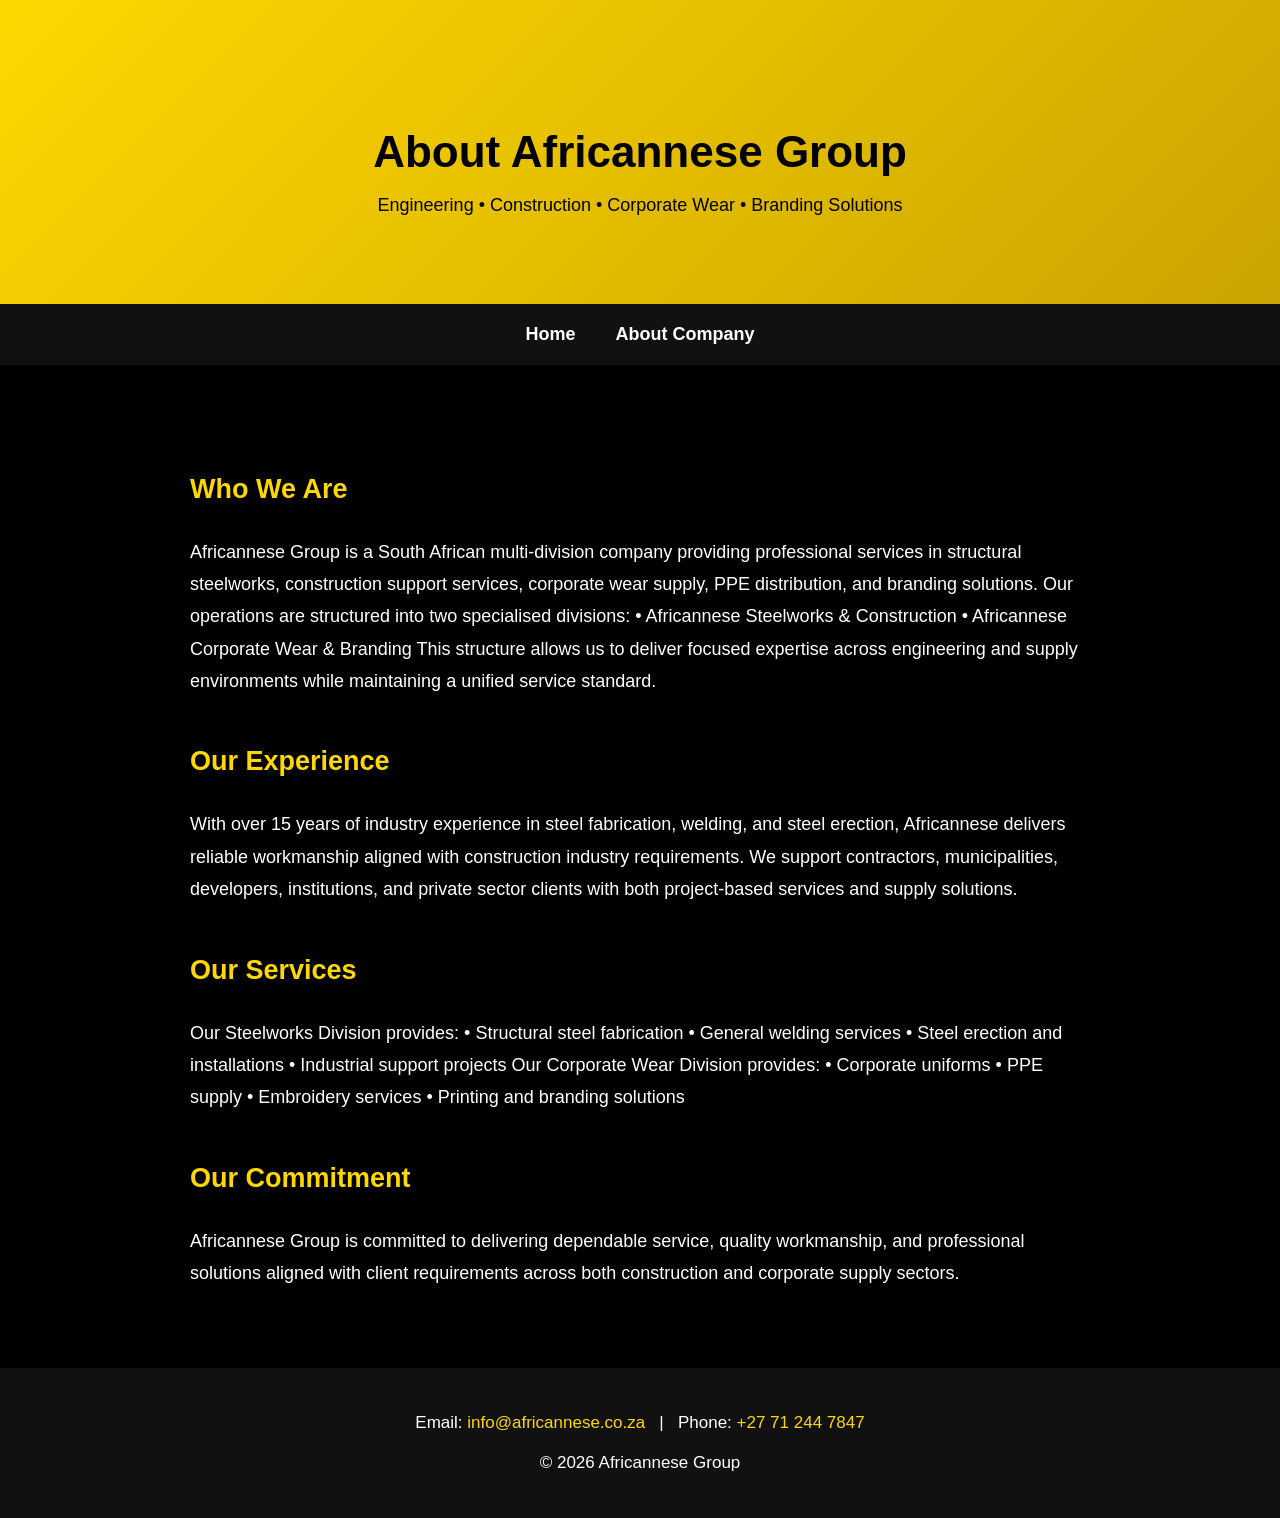
==== about.html @ 09fcb85f "Update title and content for About page" ====
<!DOCTYPE html>
<html lang="en">

<head>

<meta charset="UTF-8">
<meta name="viewport" content="width=device-width, initial-scale=1.0">

<title>About Africannese Group</title>

<style>

body{
margin:0;
font-family:Arial, sans-serif;
background:#000;
color:white;
}

/* HEADER */

.hero{
background:linear-gradient(135deg,#FFD700,#caa400);
color:black;
text-align:center;
padding:90px 20px 70px 20px;
}

.hero h1{
font-size:44px;
margin-bottom:10px;
}

.hero p{
font-size:18px;
}

/* NAVIGATION */

nav{
background:#111;
display:flex;
justify-content:center;
gap:40px;
padding:20px;
}

nav a{
color:white;
text-decoration:none;
font-weight:bold;
font-size:18px;
transition:.3s;
}

nav a:hover{
color:#FFD700;
}

/* CONTENT SECTION */

.content{
max-width:900px;
margin:auto;
padding:60px 25px;
line-height:1.8;
font-size:18px;
}

.content h2{
color:#FFD700;
margin-top:40px;
}

/* FOOTER */

footer{
background:#111;
padding:45px 20px;
text-align:center;
font-size:17px;
}

footer a{
color:#FFD700;
text-decoration:none;
}

footer a:hover{
text-decoration:underline;
}

</style>

</head>


<body>


<!-- HEADER -->

<section class="hero">

<h1>About Africannese Group</h1>

<p>Engineering • Construction • Corporate Wear • Branding Solutions</p>

</section>


<!-- NAVIGATION -->

<nav>

<a href="index.html">Home</a>

<a href="about.html">About Company</a>

</nav>


<!-- COMPANY CONTENT -->

<section class="content">

<h2>Who We Are</h2>

<p>

Africannese Group is a South African multi-division company providing professional services in structural steelworks, construction support services, corporate wear supply, PPE distribution, and branding solutions.

Our operations are structured into two specialised divisions:

• Africannese Steelworks & Construction  
• Africannese Corporate Wear & Branding

This structure allows us to deliver focused expertise across engineering and supply environments while maintaining a unified service standard.

</p>


<h2>Our Experience</h2>

<p>

With over 15 years of industry experience in steel fabrication, welding, and steel erection, Africannese delivers reliable workmanship aligned with construction industry requirements.

We support contractors, municipalities, developers, institutions, and private sector clients with both project-based services and supply solutions.

</p>


<h2>Our Services</h2>

<p>

Our Steelworks Division provides:

• Structural steel fabrication  
• General welding services  
• Steel erection and installations  
• Industrial support projects  

Our Corporate Wear Division provides:

• Corporate uniforms  
• PPE supply  
• Embroidery services  
• Printing and branding solutions  

</p>


<h2>Our Commitment</h2>

<p>

Africannese Group is committed to delivering dependable service, quality workmanship, and professional solutions aligned with client requirements across both construction and corporate supply sectors.

</p>

</section>


<!-- FOOTER -->

<footer>

Email:

<a href="mailto:info@africannese.co.za">

info@africannese.co.za

</a>

&nbsp;&nbsp;|&nbsp;&nbsp;

Phone:

<a href="tel:+27712447847">

+27 71 244 7847

</a>

<br><br>

© 2026 Africannese Group

</footer>


</body>

</html>
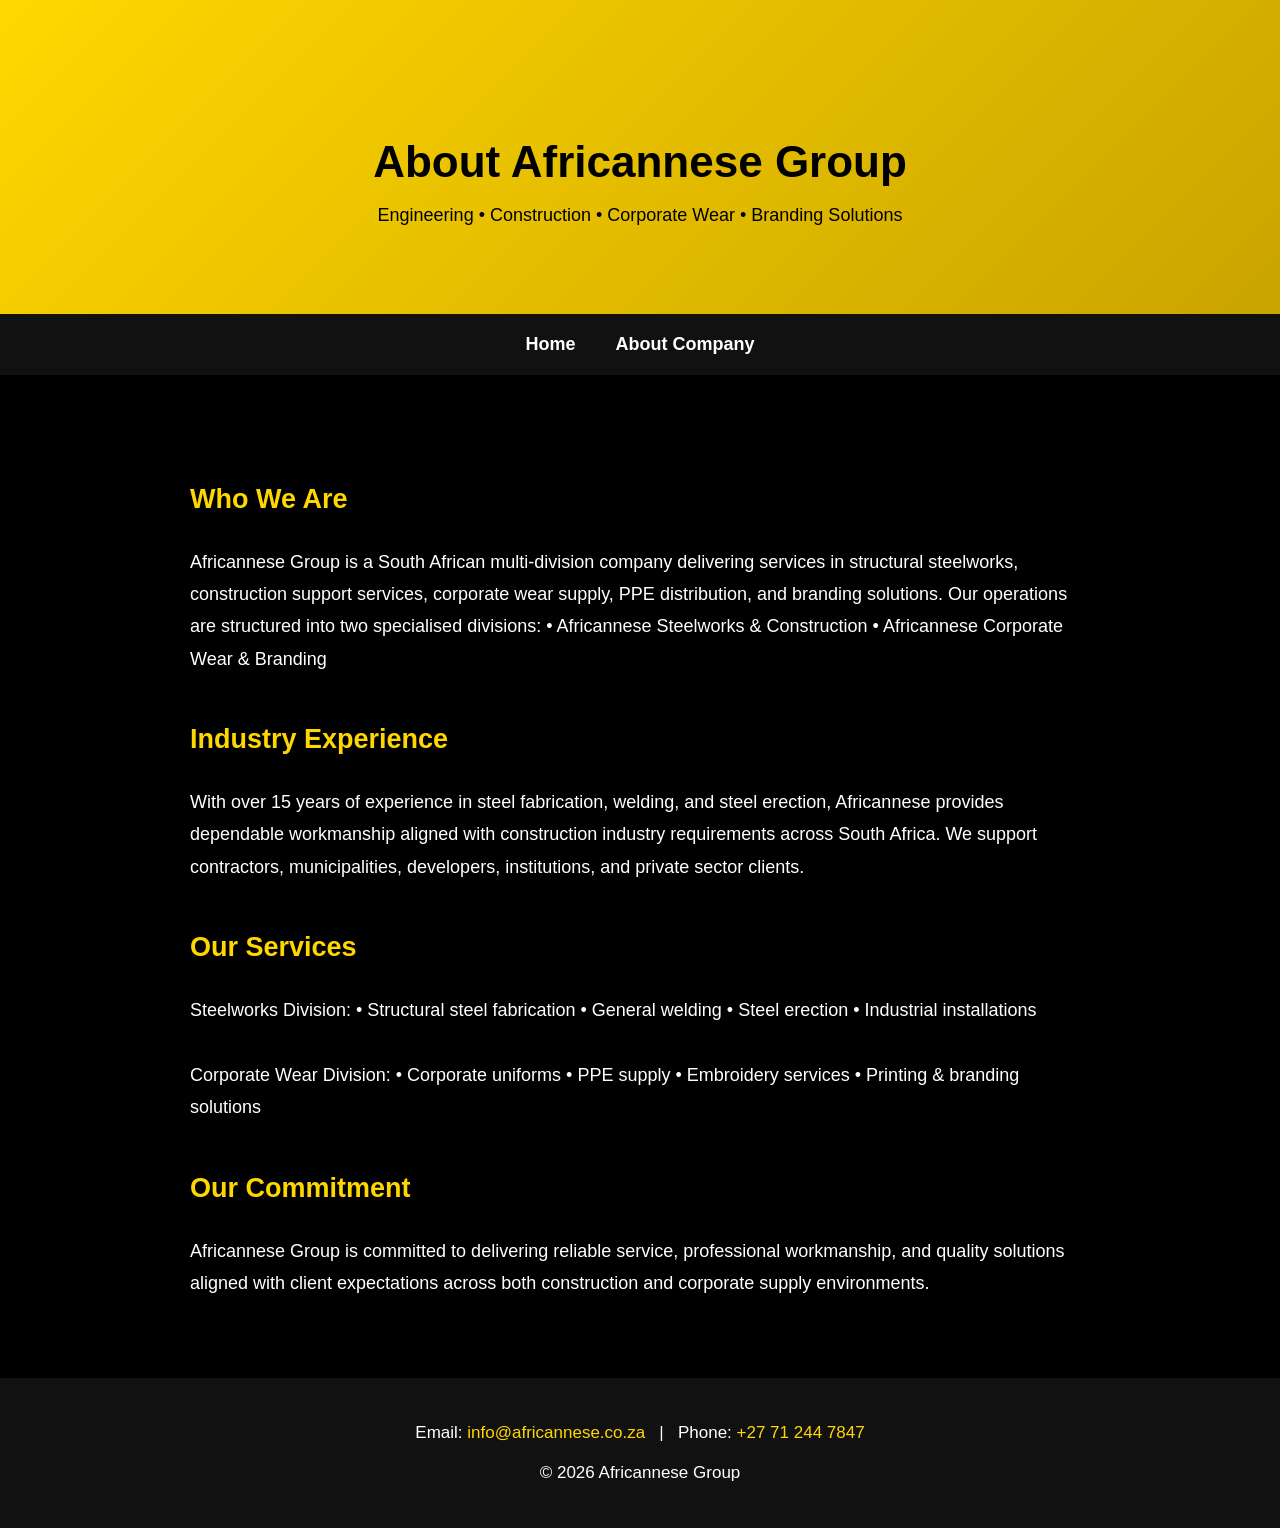
==== commit 1725b51d: "Refactor about.html content and comments Updated content and styling comments in about.html." ====
--- a/about.html
+++ b/about.html
@@ -17,13 +17,13 @@
 color:white;
 }
 
-/* HEADER */
+/* PREMIUM GOLD HEADER */
 
 .hero{
 background:linear-gradient(135deg,#FFD700,#caa400);
 color:black;
 text-align:center;
-padding:90px 20px 70px 20px;
+padding:100px 20px 70px 20px;
 }
 
 .hero h1{
@@ -35,7 +35,7 @@
 font-size:18px;
 }
 
-/* NAVIGATION */
+/* CLEAN NAVIGATION */
 
 nav{
 background:#111;
@@ -57,7 +57,7 @@
 color:#FFD700;
 }
 
-/* CONTENT SECTION */
+/* CONTENT AREA */
 
 .content{
 max-width:900px;
@@ -86,10 +86,6 @@
 text-decoration:none;
 }
 
-footer a:hover{
-text-decoration:underline;
-}
-
 </style>
 
 </head>
@@ -120,33 +116,32 @@
 </nav>
 
 
-<!-- COMPANY CONTENT -->
+<!-- COMPANY PROFILE -->
 
 <section class="content">
 
+
 <h2>Who We Are</h2>
 
 <p>
 
-Africannese Group is a South African multi-division company providing professional services in structural steelworks, construction support services, corporate wear supply, PPE distribution, and branding solutions.
+Africannese Group is a South African multi-division company delivering services in structural steelworks, construction support services, corporate wear supply, PPE distribution, and branding solutions.
 
 Our operations are structured into two specialised divisions:
 
 • Africannese Steelworks & Construction  
 • Africannese Corporate Wear & Branding
 
-This structure allows us to deliver focused expertise across engineering and supply environments while maintaining a unified service standard.
-
-</p>
-
-
-<h2>Our Experience</h2>
-
-<p>
-
-With over 15 years of industry experience in steel fabrication, welding, and steel erection, Africannese delivers reliable workmanship aligned with construction industry requirements.
-
-We support contractors, municipalities, developers, institutions, and private sector clients with both project-based services and supply solutions.
+</p>
+
+
+<h2>Industry Experience</h2>
+
+<p>
+
+With over 15 years of experience in steel fabrication, welding, and steel erection, Africannese provides dependable workmanship aligned with construction industry requirements across South Africa.
+
+We support contractors, municipalities, developers, institutions, and private sector clients.
 
 </p>
 
@@ -155,19 +150,21 @@
 
 <p>
 
-Our Steelworks Division provides:
+Steelworks Division:
 
 • Structural steel fabrication  
-• General welding services  
-• Steel erection and installations  
-• Industrial support projects  
-
-Our Corporate Wear Division provides:
+• General welding  
+• Steel erection  
+• Industrial installations
+
+<br><br>
+
+Corporate Wear Division:
 
 • Corporate uniforms  
 • PPE supply  
 • Embroidery services  
-• Printing and branding solutions  
+• Printing & branding solutions
 
 </p>
 
@@ -176,9 +173,10 @@
 
 <p>
 
-Africannese Group is committed to delivering dependable service, quality workmanship, and professional solutions aligned with client requirements across both construction and corporate supply sectors.
-
-</p>
+Africannese Group is committed to delivering reliable service, professional workmanship, and quality solutions aligned with client expectations across both construction and corporate supply environments.
+
+</p>
+
 
 </section>
 
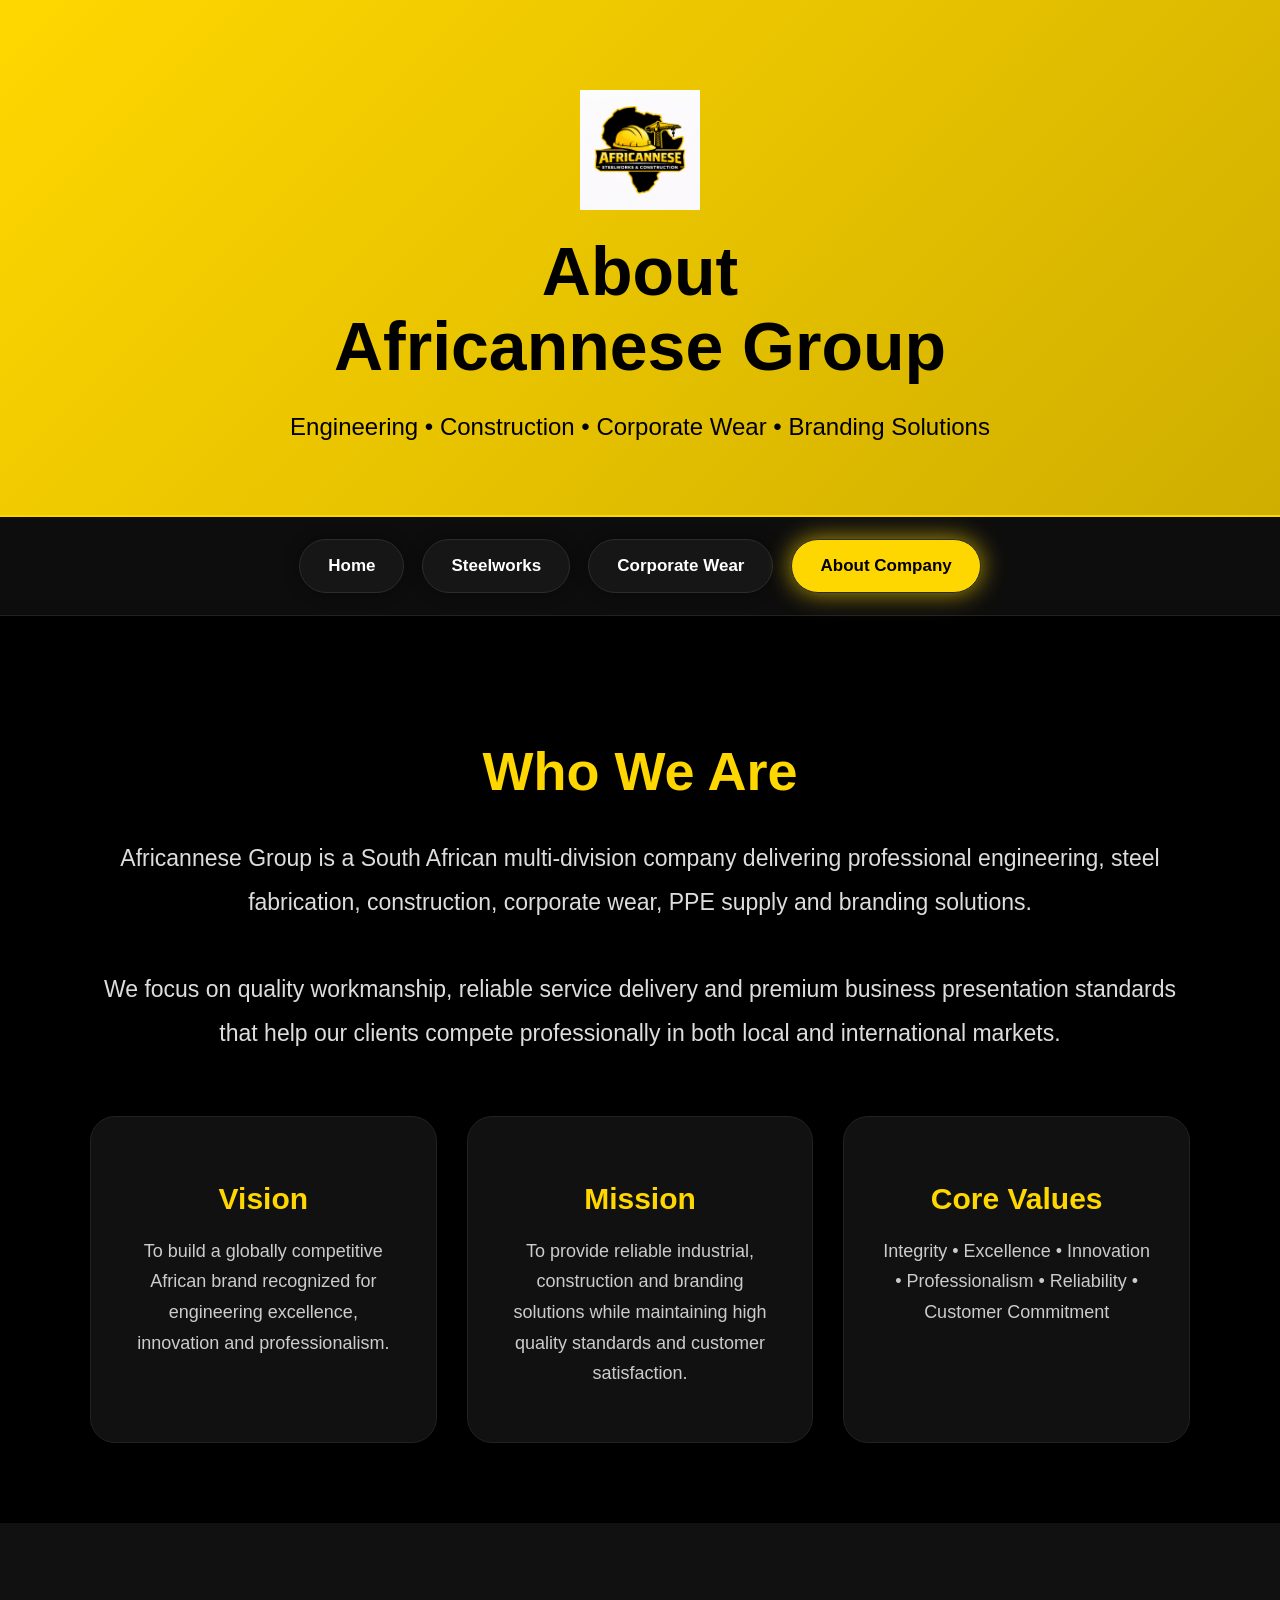
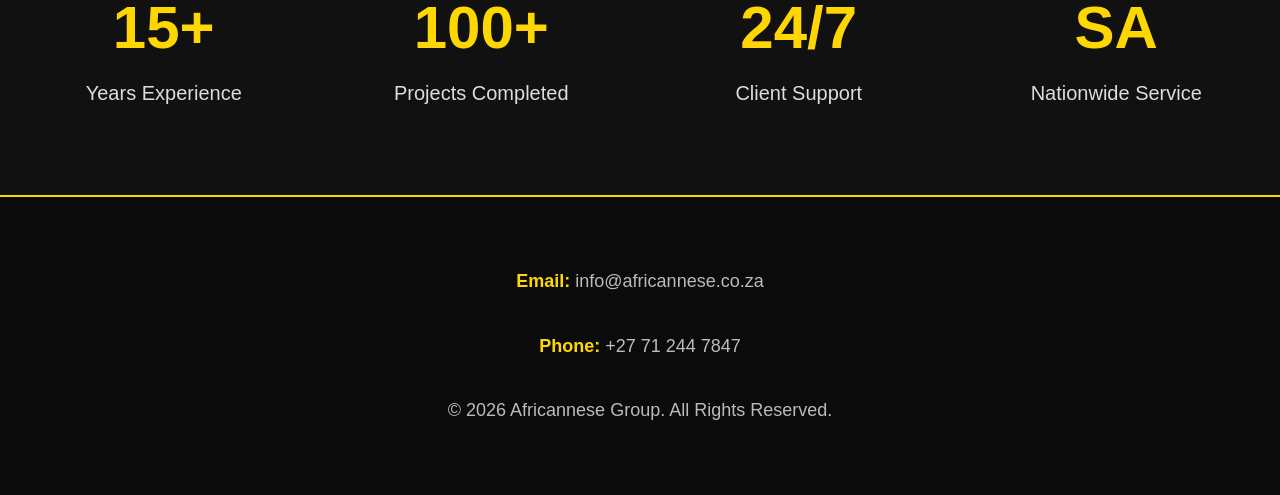
==== commit e09c756a: "Refactor styles and update HTML structure in about.html" ====
--- a/about.html
+++ b/about.html
@@ -1,215 +1,329 @@
 <!DOCTYPE html>
 <html lang="en">
-
 <head>
-
 <meta charset="UTF-8">
 <meta name="viewport" content="width=device-width, initial-scale=1.0">
-
 <title>About Africannese Group</title>
 
 <style>
 
 body{
-margin:0;
-font-family:Arial, sans-serif;
-background:#000;
-color:white;
-}
-
-/* PREMIUM GOLD HEADER */
+    margin:0;
+    font-family:Arial, sans-serif;
+    background:#000;
+    color:white;
+}
+
+/* HERO SECTION */
 
 .hero{
-background:linear-gradient(135deg,#FFD700,#caa400);
-color:black;
-text-align:center;
-padding:100px 20px 70px 20px;
+    background:linear-gradient(135deg,#FFD700,#cfae00);
+    color:black;
+    text-align:center;
+    padding:90px 20px 70px;
+}
+
+.hero img{
+    width:120px;
+    margin-bottom:20px;
 }
 
 .hero h1{
-font-size:44px;
-margin-bottom:10px;
+    font-size:68px;
+    line-height:1.1;
+    margin:0 0 25px;
+    font-weight:900;
 }
 
 .hero p{
-font-size:18px;
-}
-
-/* CLEAN NAVIGATION */
-
-nav{
-background:#111;
-display:flex;
-justify-content:center;
-gap:40px;
-padding:20px;
-}
-
-nav a{
-color:white;
-text-decoration:none;
-font-weight:bold;
-font-size:18px;
-transition:.3s;
-}
-
-nav a:hover{
-color:#FFD700;
-}
-
-/* CONTENT AREA */
-
-.content{
-max-width:900px;
-margin:auto;
-padding:60px 25px;
-line-height:1.8;
-font-size:18px;
-}
-
-.content h2{
-color:#FFD700;
-margin-top:40px;
+    font-size:24px;
+    max-width:900px;
+    margin:auto;
+    line-height:1.5;
+}
+
+/* PREMIUM NAVIGATION */
+
+.premium-nav{
+    background:#0d0d0d;
+    display:flex;
+    justify-content:center;
+    align-items:center;
+    flex-wrap:wrap;
+    gap:18px;
+    padding:22px 15px;
+    border-top:2px solid #FFD700;
+    border-bottom:1px solid #222;
+}
+
+.premium-nav a{
+    text-decoration:none;
+    color:white;
+    font-weight:700;
+    font-size:17px;
+    padding:16px 28px;
+    border-radius:50px;
+    background:#161616;
+    border:1px solid #2c2c2c;
+    transition:0.3s;
+    box-shadow:0 0 15px rgba(0,0,0,0.4);
+}
+
+.premium-nav a:hover{
+    background:#FFD700;
+    color:black;
+    transform:translateY(-2px);
+    box-shadow:0 0 20px rgba(255,215,0,0.5);
+}
+
+.premium-nav .active{
+    background:#FFD700;
+    color:black;
+    box-shadow:0 0 25px rgba(255,215,0,0.7);
+}
+
+/* CONTENT */
+
+.section{
+    padding:80px 25px;
+    max-width:1100px;
+    margin:auto;
+}
+
+.section h2{
+    color:#FFD700;
+    font-size:54px;
+    margin-bottom:35px;
+    text-align:center;
+}
+
+.section p{
+    font-size:23px;
+    line-height:1.9;
+    color:#ddd;
+    text-align:center;
+}
+
+/* VALUES */
+
+.values{
+    display:grid;
+    grid-template-columns:repeat(auto-fit,minmax(260px,1fr));
+    gap:30px;
+    margin-top:60px;
+}
+
+.value-card{
+    background:#111;
+    border:1px solid #222;
+    border-radius:25px;
+    padding:35px;
+    text-align:center;
+    transition:0.3s;
+}
+
+.value-card:hover{
+    transform:translateY(-8px);
+    border-color:#FFD700;
+    box-shadow:0 0 20px rgba(255,215,0,0.3);
+}
+
+.value-card h3{
+    color:#FFD700;
+    font-size:30px;
+    margin-bottom:20px;
+}
+
+.value-card p{
+    font-size:18px;
+    color:#ccc;
+    line-height:1.7;
+}
+
+/* STATS */
+
+.stats{
+    background:#111;
+    padding:70px 20px;
+    display:grid;
+    grid-template-columns:repeat(auto-fit,minmax(200px,1fr));
+    gap:30px;
+    text-align:center;
+}
+
+.stat h3{
+    color:#FFD700;
+    font-size:60px;
+    margin:0;
+}
+
+.stat p{
+    font-size:20px;
+    color:#ddd;
 }
 
 /* FOOTER */
 
 footer{
-background:#111;
-padding:45px 20px;
-text-align:center;
-font-size:17px;
-}
-
-footer a{
-color:#FFD700;
-text-decoration:none;
+    background:#0b0b0b;
+    padding:50px 20px;
+    text-align:center;
+    border-top:2px solid #FFD700;
+}
+
+footer p{
+    color:#bbb;
+    font-size:18px;
+    line-height:1.8;
+}
+
+footer span{
+    color:#FFD700;
+    font-weight:bold;
+}
+
+/* MOBILE */
+
+@media(max-width:768px){
+
+.hero h1{
+    font-size:40px;
+}
+
+.hero p{
+    font-size:18px;
+}
+
+.section h2{
+    font-size:38px;
+}
+
+.section p{
+    font-size:18px;
+}
+
+.premium-nav{
+    gap:12px;
+}
+
+.premium-nav a{
+    padding:14px 20px;
+    font-size:15px;
+}
+
 }
 
 </style>
-
 </head>
 
-
 <body>
 
-
-<!-- HEADER -->
+<!-- HERO -->
 
 <section class="hero">
 
-<h1>About Africannese Group</h1>
-
-<p>Engineering • Construction • Corporate Wear • Branding Solutions</p>
+<img src="logo.png" alt="Africannese Logo">
+
+<h1>About<br>Africannese Group</h1>
+
+<p>
+Engineering • Construction • Corporate Wear • Branding Solutions
+</p>
 
 </section>
 
-
 <!-- NAVIGATION -->
 
-<nav>
+<nav class="premium-nav">
 
 <a href="index.html">Home</a>
 
-<a href="about.html">About Company</a>
+<a href="steelworks.html">Steelworks</a>
+
+<a href="corporatewear.html">Corporate Wear</a>
+
+<a href="about.html" class="active">About Company</a>
 
 </nav>
 
-
-<!-- COMPANY PROFILE -->
-
-<section class="content">
-
+<!-- ABOUT -->
+
+<section class="section">
 
 <h2>Who We Are</h2>
 
 <p>
-
-Africannese Group is a South African multi-division company delivering services in structural steelworks, construction support services, corporate wear supply, PPE distribution, and branding solutions.
-
-Our operations are structured into two specialised divisions:
-
-• Africannese Steelworks & Construction  
-• Africannese Corporate Wear & Branding
-
-</p>
-
-
-<h2>Industry Experience</h2>
-
-<p>
-
-With over 15 years of experience in steel fabrication, welding, and steel erection, Africannese provides dependable workmanship aligned with construction industry requirements across South Africa.
-
-We support contractors, municipalities, developers, institutions, and private sector clients.
-
-</p>
-
-
-<h2>Our Services</h2>
-
-<p>
-
-Steelworks Division:
-
-• Structural steel fabrication  
-• General welding  
-• Steel erection  
-• Industrial installations
-
+Africannese Group is a South African multi-division company delivering professional engineering, steel fabrication, construction, corporate wear, PPE supply and branding solutions.
 <br><br>
-
-Corporate Wear Division:
-
-• Corporate uniforms  
-• PPE supply  
-• Embroidery services  
-• Printing & branding solutions
-
-</p>
-
-
-<h2>Our Commitment</h2>
-
-<p>
-
-Africannese Group is committed to delivering reliable service, professional workmanship, and quality solutions aligned with client expectations across both construction and corporate supply environments.
-
-</p>
-
+We focus on quality workmanship, reliable service delivery and premium business presentation standards that help our clients compete professionally in both local and international markets.
+</p>
+
+<div class="values">
+
+<div class="value-card">
+<h3>Vision</h3>
+<p>
+To build a globally competitive African brand recognized for engineering excellence, innovation and professionalism.
+</p>
+</div>
+
+<div class="value-card">
+<h3>Mission</h3>
+<p>
+To provide reliable industrial, construction and branding solutions while maintaining high quality standards and customer satisfaction.
+</p>
+</div>
+
+<div class="value-card">
+<h3>Core Values</h3>
+<p>
+Integrity • Excellence • Innovation • Professionalism • Reliability • Customer Commitment
+</p>
+</div>
+
+</div>
 
 </section>
 
+<!-- STATS -->
+
+<section class="stats">
+
+<div class="stat">
+<h3>15+</h3>
+<p>Years Experience</p>
+</div>
+
+<div class="stat">
+<h3>100+</h3>
+<p>Projects Completed</p>
+</div>
+
+<div class="stat">
+<h3>24/7</h3>
+<p>Client Support</p>
+</div>
+
+<div class="stat">
+<h3>SA</h3>
+<p>Nationwide Service</p>
+</div>
+
+</section>
 
 <!-- FOOTER -->
 
 <footer>
 
-Email:
-
-<a href="mailto:info@africannese.co.za">
-
-info@africannese.co.za
-
-</a>
-
-&nbsp;&nbsp;|&nbsp;&nbsp;
-
-Phone:
-
-<a href="tel:+27712447847">
-
-+27 71 244 7847
-
-</a>
-
+<p>
+<span>Email:</span> info@africannese.co.za
 <br><br>
-
-© 2026 Africannese Group
+<span>Phone:</span> +27 71 244 7847
+<br><br>
+© 2026 Africannese Group. All Rights Reserved.
+</p>
 
 </footer>
 
-
 </body>
-
 </html>
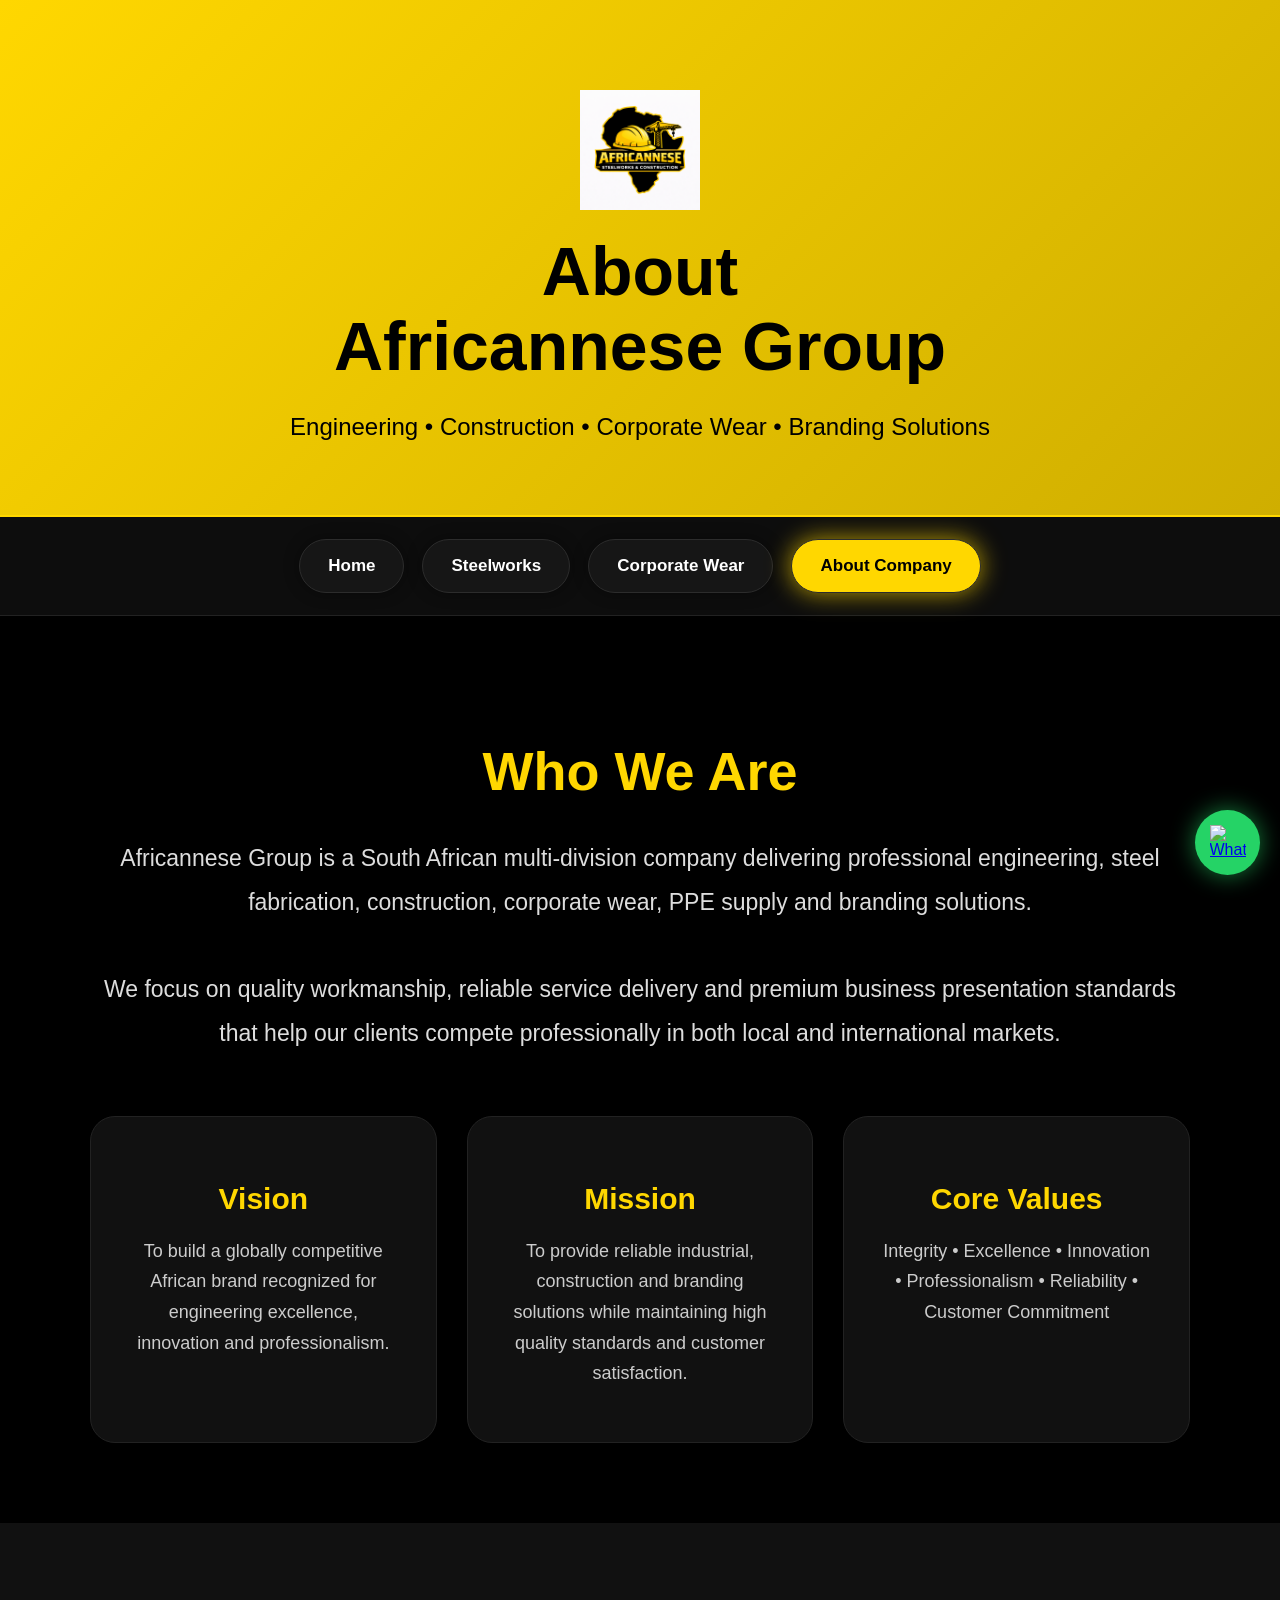
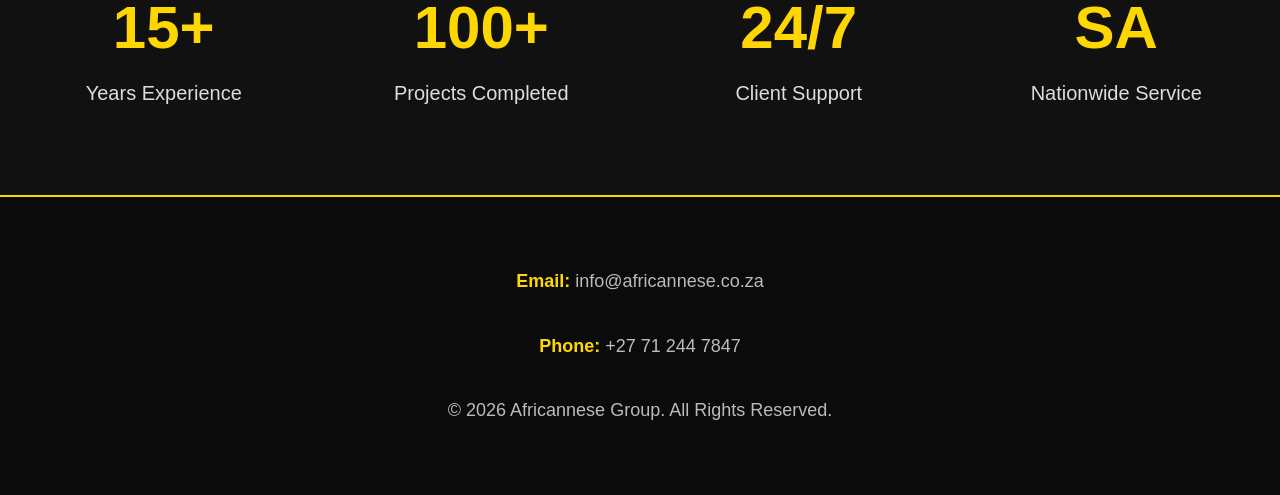
==== commit c3807294: "Implement WhatsApp floating button in about.html Added a floating WhatsApp button with styling." ====
--- a/about.html
+++ b/about.html
@@ -324,6 +324,40 @@
 </p>
 
 </footer>
-
+<!-- WHATSAPP FLOATING BUTTON -->
+
+<a href="https://wa.me/27712447847" class="whatsapp-float" target="_blank">
+    <img src="https://upload.wikimedia.org/wikipedia/commons/6/6b/WhatsApp.svg" alt="WhatsApp">
+</a>
+
+<style>
+
+.whatsapp-float{
+    position:fixed;
+    width:65px;
+    height:65px;
+    bottom:25px;
+    right:20px;
+    background:#25D366;
+    border-radius:50%;
+    display:flex;
+    align-items:center;
+    justify-content:center;
+    box-shadow:0 0 25px rgba(37,211,102,0.6);
+    z-index:999;
+    transition:0.3s;
+}
+
+.whatsapp-float:hover{
+    transform:scale(1.1);
+    box-shadow:0 0 35px rgba(37,211,102,0.9);
+}
+
+.whatsapp-float img{
+    width:36px;
+    height:36px;
+}
+
+</style>
 </body>
 </html>
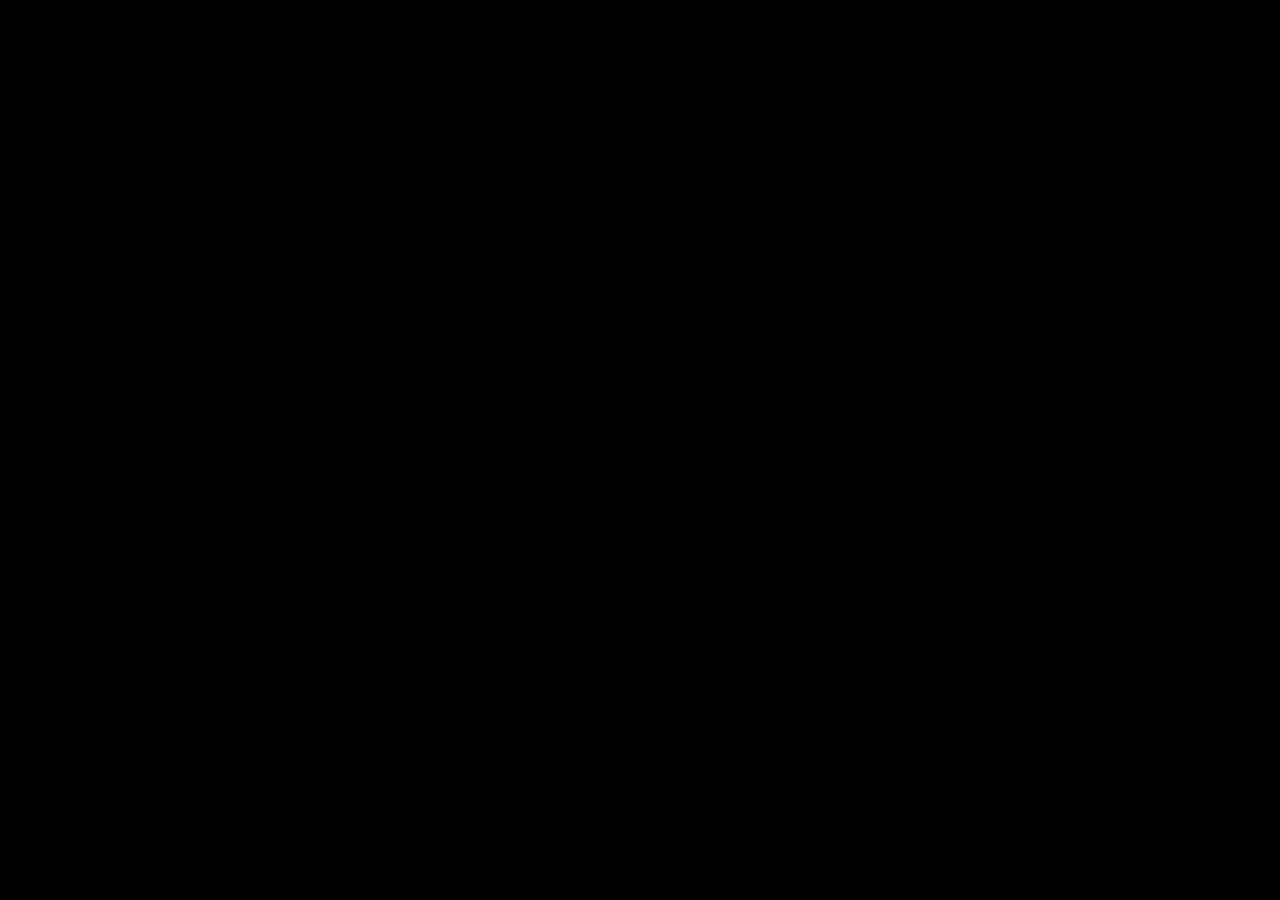
==== commit fcfc905f: "Refactor CSS and HTML structure for about page" ====
--- a/about.html
+++ b/about.html
@@ -14,18 +14,13 @@
     color:white;
 }
 
-/* HERO SECTION */
+/* HERO */
 
 .hero{
     background:linear-gradient(135deg,#FFD700,#cfae00);
     color:black;
     text-align:center;
     padding:90px 20px 70px;
-}
-
-.hero img{
-    width:120px;
-    margin-bottom:20px;
 }
 
 .hero h1{
@@ -82,7 +77,7 @@
     box-shadow:0 0 25px rgba(255,215,0,0.7);
 }
 
-/* CONTENT */
+/* ABOUT SECTION */
 
 .section{
     padding:80px 25px;
@@ -162,202 +157,58 @@
     color:#ddd;
 }
 
+/* CONTACT */
+
+.contact{
+    padding:80px 20px;
+    text-align:center;
+    background:#050505;
+    border-top:2px solid #FFD700;
+}
+
+.contact h2{
+    color:#FFD700;
+    font-size:58px;
+    margin-bottom:40px;
+}
+
+.contact p{
+    font-size:32px;
+    line-height:2;
+    color:white;
+}
+
+.contact span{
+    color:#FFD700;
+    font-weight:bold;
+}
+
 /* FOOTER */
 
 footer{
     background:#0b0b0b;
-    padding:50px 20px;
-    text-align:center;
-    border-top:2px solid #FFD700;
+    padding:40px 20px;
+    text-align:center;
+    border-top:1px solid #222;
 }
 
 footer p{
-    color:#bbb;
+    color:#888;
     font-size:18px;
-    line-height:1.8;
-}
-
-footer span{
-    color:#FFD700;
-    font-weight:bold;
-}
-
-/* MOBILE */
-
-@media(max-width:768px){
-
-.hero h1{
-    font-size:40px;
-}
-
-.hero p{
-    font-size:18px;
-}
-
-.section h2{
-    font-size:38px;
-}
-
-.section p{
-    font-size:18px;
-}
-
-.premium-nav{
-    gap:12px;
-}
-
-.premium-nav a{
-    padding:14px 20px;
-    font-size:15px;
-}
-
-}
-
-</style>
-</head>
-
-<body>
-
-<!-- HERO -->
-
-<section class="hero">
-
-<img src="logo.png" alt="Africannese Logo">
-
-<h1>About<br>Africannese Group</h1>
-
-<p>
-Engineering • Construction • Corporate Wear • Branding Solutions
-</p>
-
-</section>
-
-<!-- NAVIGATION -->
-
-<nav class="premium-nav">
-
-<a href="index.html">Home</a>
-
-<a href="steelworks.html">Steelworks</a>
-
-<a href="corporatewear.html">Corporate Wear</a>
-
-<a href="about.html" class="active">About Company</a>
-
-</nav>
-
-<!-- ABOUT -->
-
-<section class="section">
-
-<h2>Who We Are</h2>
-
-<p>
-Africannese Group is a South African multi-division company delivering professional engineering, steel fabrication, construction, corporate wear, PPE supply and branding solutions.
-<br><br>
-We focus on quality workmanship, reliable service delivery and premium business presentation standards that help our clients compete professionally in both local and international markets.
-</p>
-
-<div class="values">
-
-<div class="value-card">
-<h3>Vision</h3>
-<p>
-To build a globally competitive African brand recognized for engineering excellence, innovation and professionalism.
-</p>
-</div>
-
-<div class="value-card">
-<h3>Mission</h3>
-<p>
-To provide reliable industrial, construction and branding solutions while maintaining high quality standards and customer satisfaction.
-</p>
-</div>
-
-<div class="value-card">
-<h3>Core Values</h3>
-<p>
-Integrity • Excellence • Innovation • Professionalism • Reliability • Customer Commitment
-</p>
-</div>
-
-</div>
-
-</section>
-
-<!-- STATS -->
-
-<section class="stats">
-
-<div class="stat">
-<h3>15+</h3>
-<p>Years Experience</p>
-</div>
-
-<div class="stat">
-<h3>100+</h3>
-<p>Projects Completed</p>
-</div>
-
-<div class="stat">
-<h3>24/7</h3>
-<p>Client Support</p>
-</div>
-
-<div class="stat">
-<h3>SA</h3>
-<p>Nationwide Service</p>
-</div>
-
-</section>
-
-<!-- FOOTER -->
-
-<footer>
-
-<p>
-<span>Email:</span> info@africannese.co.za
-<br><br>
-<span>Phone:</span> +27 71 244 7847
-<br><br>
-© 2026 Africannese Group. All Rights Reserved.
-</p>
-
-</footer>
-<!-- WHATSAPP FLOATING BUTTON -->
-
-<a href="https://wa.me/27712447847" class="whatsapp-float" target="_blank">
-    <img src="https://upload.wikimedia.org/wikipedia/commons/6/6b/WhatsApp.svg" alt="WhatsApp">
-</a>
-
-<style>
+}
+
+/* WHATSAPP FLOATING BUTTON */
 
 .whatsapp-float{
     position:fixed;
-    width:65px;
-    height:65px;
+    width:70px;
+    height:70px;
     bottom:25px;
     right:20px;
     background:#25D366;
+    color:white;
     border-radius:50%;
     display:flex;
     align-items:center;
     justify-content:center;
-    box-shadow:0 0 25px rgba(37,211,102,0.6);
-    z-index:999;
-    transition:0.3s;
-}
-
-.whatsapp-float:hover{
-    transform:scale(1.1);
-    box-shadow:0 0 35px rgba(37,211,102,0.9);
-}
-
-.whatsapp-float img{
-    width:36px;
-    height:36px;
-}
-
-</style>
-</body>
-</html>
+    font
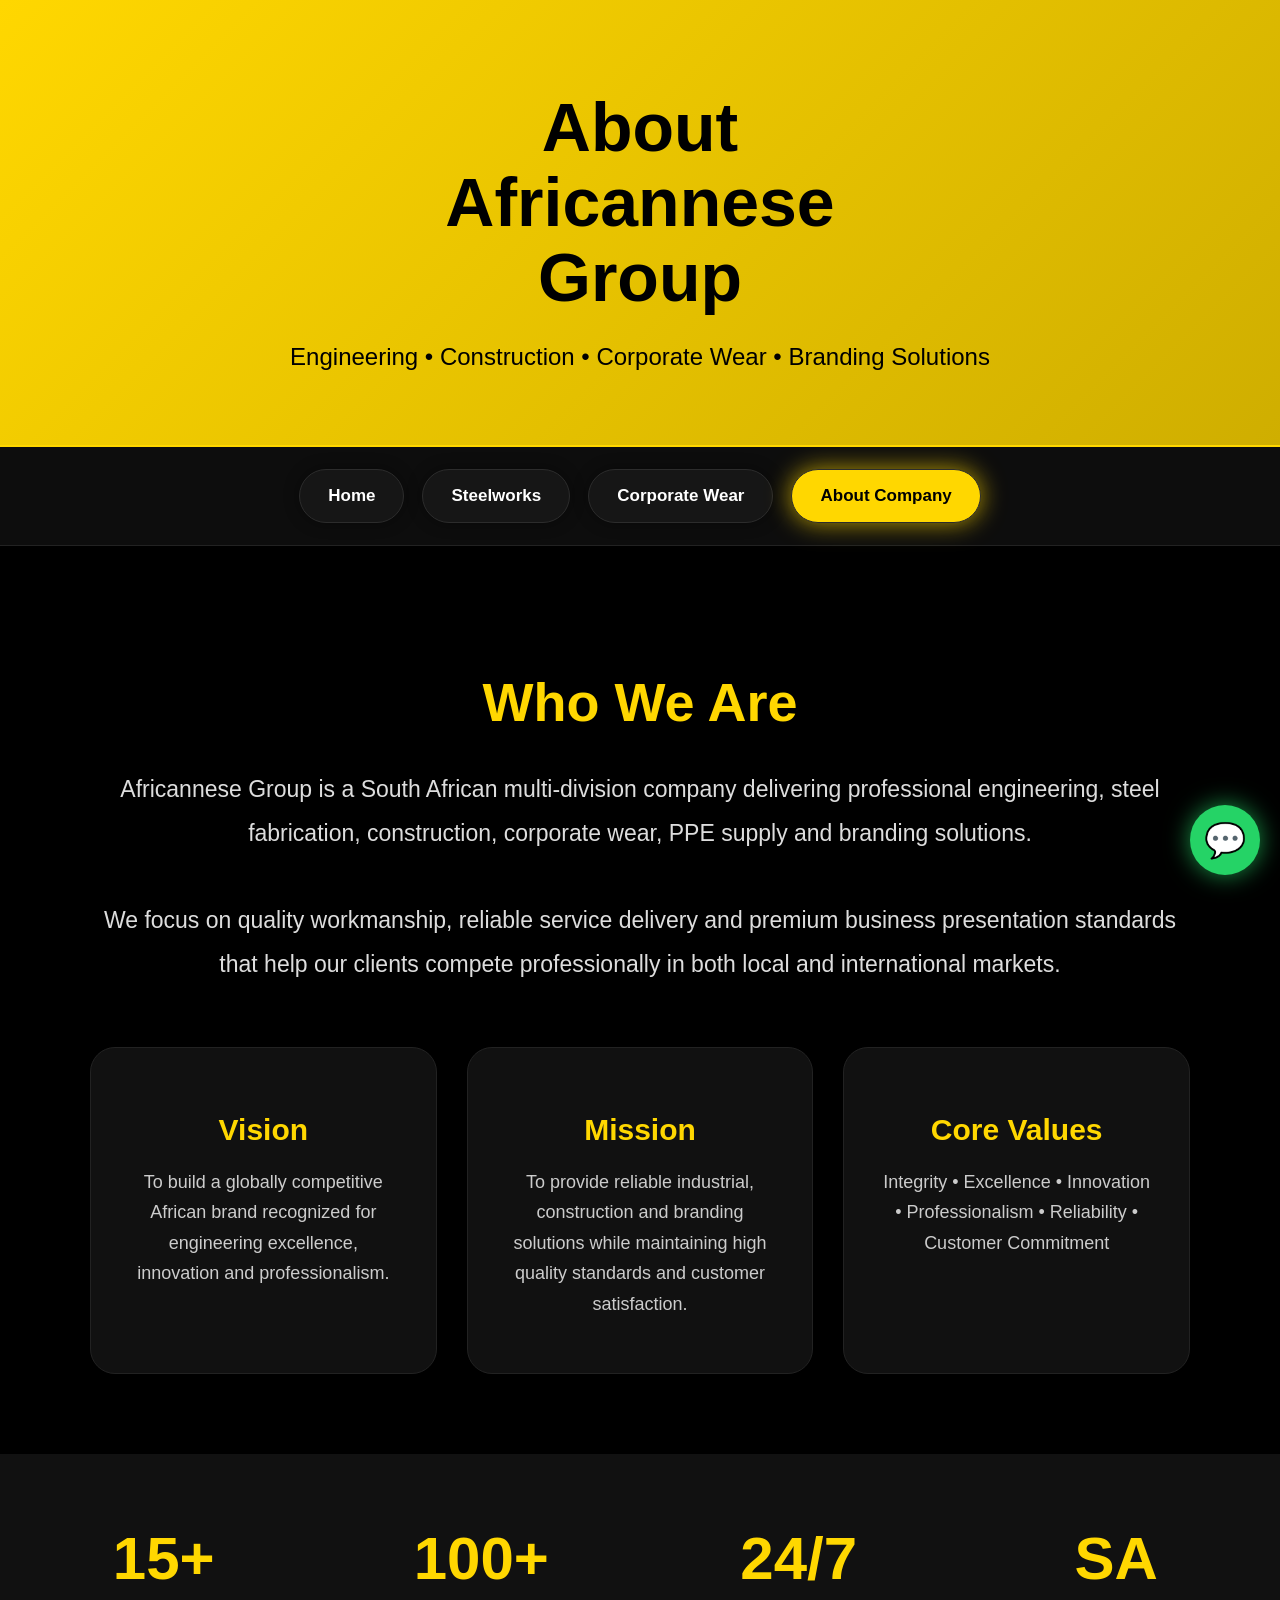
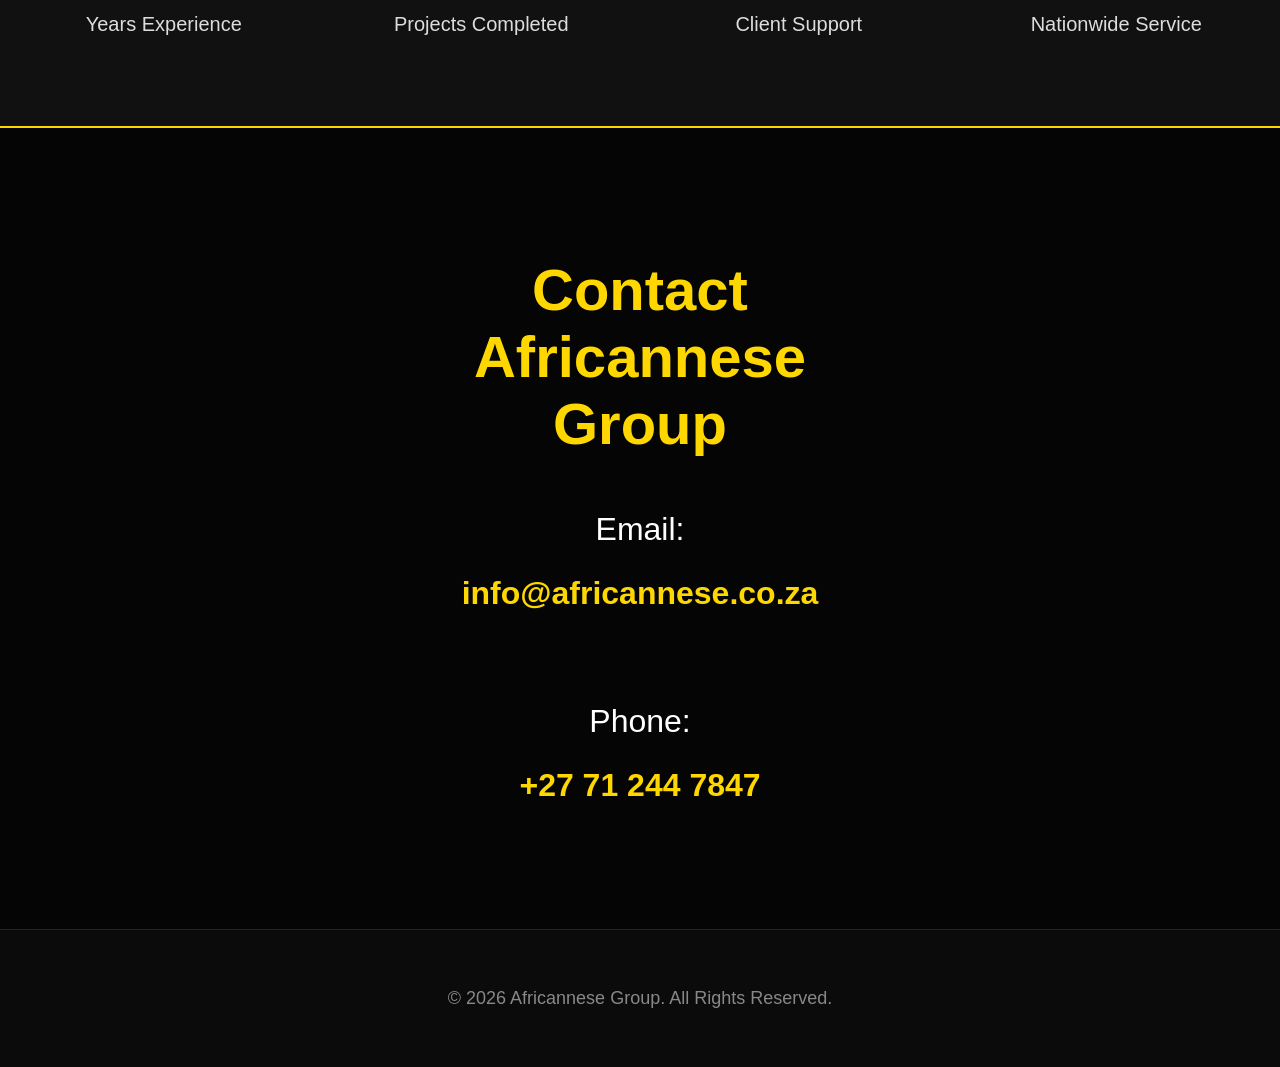
==== commit 321d11ff: "Add styles and content to about.html" ====
--- a/about.html
+++ b/about.html
@@ -211,4 +211,188 @@
     display:flex;
     align-items:center;
     justify-content:center;
-    font
+    font-size:34px;
+    text-decoration:none;
+    box-shadow:0 0 25px rgba(37,211,102,0.7);
+    z-index:9999;
+    transition:0.3s;
+}
+
+.whatsapp-float:hover{
+    transform:scale(1.1);
+    box-shadow:0 0 35px rgba(37,211,102,1);
+}
+
+/* MOBILE */
+
+@media(max-width:768px){
+
+.hero h1{
+    font-size:42px;
+}
+
+.hero p{
+    font-size:18px;
+}
+
+.section h2,
+.contact h2{
+    font-size:38px;
+}
+
+.section p{
+    font-size:18px;
+}
+
+.contact p{
+    font-size:20px;
+}
+
+.premium-nav a{
+    padding:14px 18px;
+    font-size:15px;
+}
+
+}
+
+</style>
+</head>
+
+<body>
+
+<!-- HERO -->
+
+<section class="hero">
+
+<h1>
+About<br>
+Africannese<br>
+Group
+</h1>
+
+<p>
+Engineering • Construction • Corporate Wear • Branding Solutions
+</p>
+
+</section>
+
+<!-- NAVIGATION -->
+
+<nav class="premium-nav">
+
+<a href="index.html">Home</a>
+
+<a href="steelworks.html">Steelworks</a>
+
+<a href="corporatewear.html">Corporate Wear</a>
+
+<a href="about.html" class="active">About Company</a>
+
+</nav>
+
+<!-- ABOUT -->
+
+<section class="section">
+
+<h2>Who We Are</h2>
+
+<p>
+Africannese Group is a South African multi-division company delivering professional engineering, steel fabrication, construction, corporate wear, PPE supply and branding solutions.
+<br><br>
+We focus on quality workmanship, reliable service delivery and premium business presentation standards that help our clients compete professionally in both local and international markets.
+</p>
+
+<div class="values">
+
+<div class="value-card">
+<h3>Vision</h3>
+<p>
+To build a globally competitive African brand recognized for engineering excellence, innovation and professionalism.
+</p>
+</div>
+
+<div class="value-card">
+<h3>Mission</h3>
+<p>
+To provide reliable industrial, construction and branding solutions while maintaining high quality standards and customer satisfaction.
+</p>
+</div>
+
+<div class="value-card">
+<h3>Core Values</h3>
+<p>
+Integrity • Excellence • Innovation • Professionalism • Reliability • Customer Commitment
+</p>
+</div>
+
+</div>
+
+</section>
+
+<!-- STATS -->
+
+<section class="stats">
+
+<div class="stat">
+<h3>15+</h3>
+<p>Years Experience</p>
+</div>
+
+<div class="stat">
+<h3>100+</h3>
+<p>Projects Completed</p>
+</div>
+
+<div class="stat">
+<h3>24/7</h3>
+<p>Client Support</p>
+</div>
+
+<div class="stat">
+<h3>SA</h3>
+<p>Nationwide Service</p>
+</div>
+
+</section>
+
+<!-- CONTACT -->
+
+<section class="contact">
+
+<h2>
+Contact<br>
+Africannese<br>
+Group
+</h2>
+
+<p>
+Email:
+<br>
+<span>info@africannese.co.za</span>
+<br><br>
+
+Phone:
+<br>
+<span>+27 71 244 7847</span>
+</p>
+
+</section>
+
+<!-- FOOTER -->
+
+<footer>
+
+<p>
+© 2026 Africannese Group. All Rights Reserved.
+</p>
+
+</footer>
+
+<!-- WHATSAPP BUTTON -->
+
+<a href="https://wa.me/27712447847" class="whatsapp-float" target="_blank">
+💬
+</a>
+
+</body>
+</html>
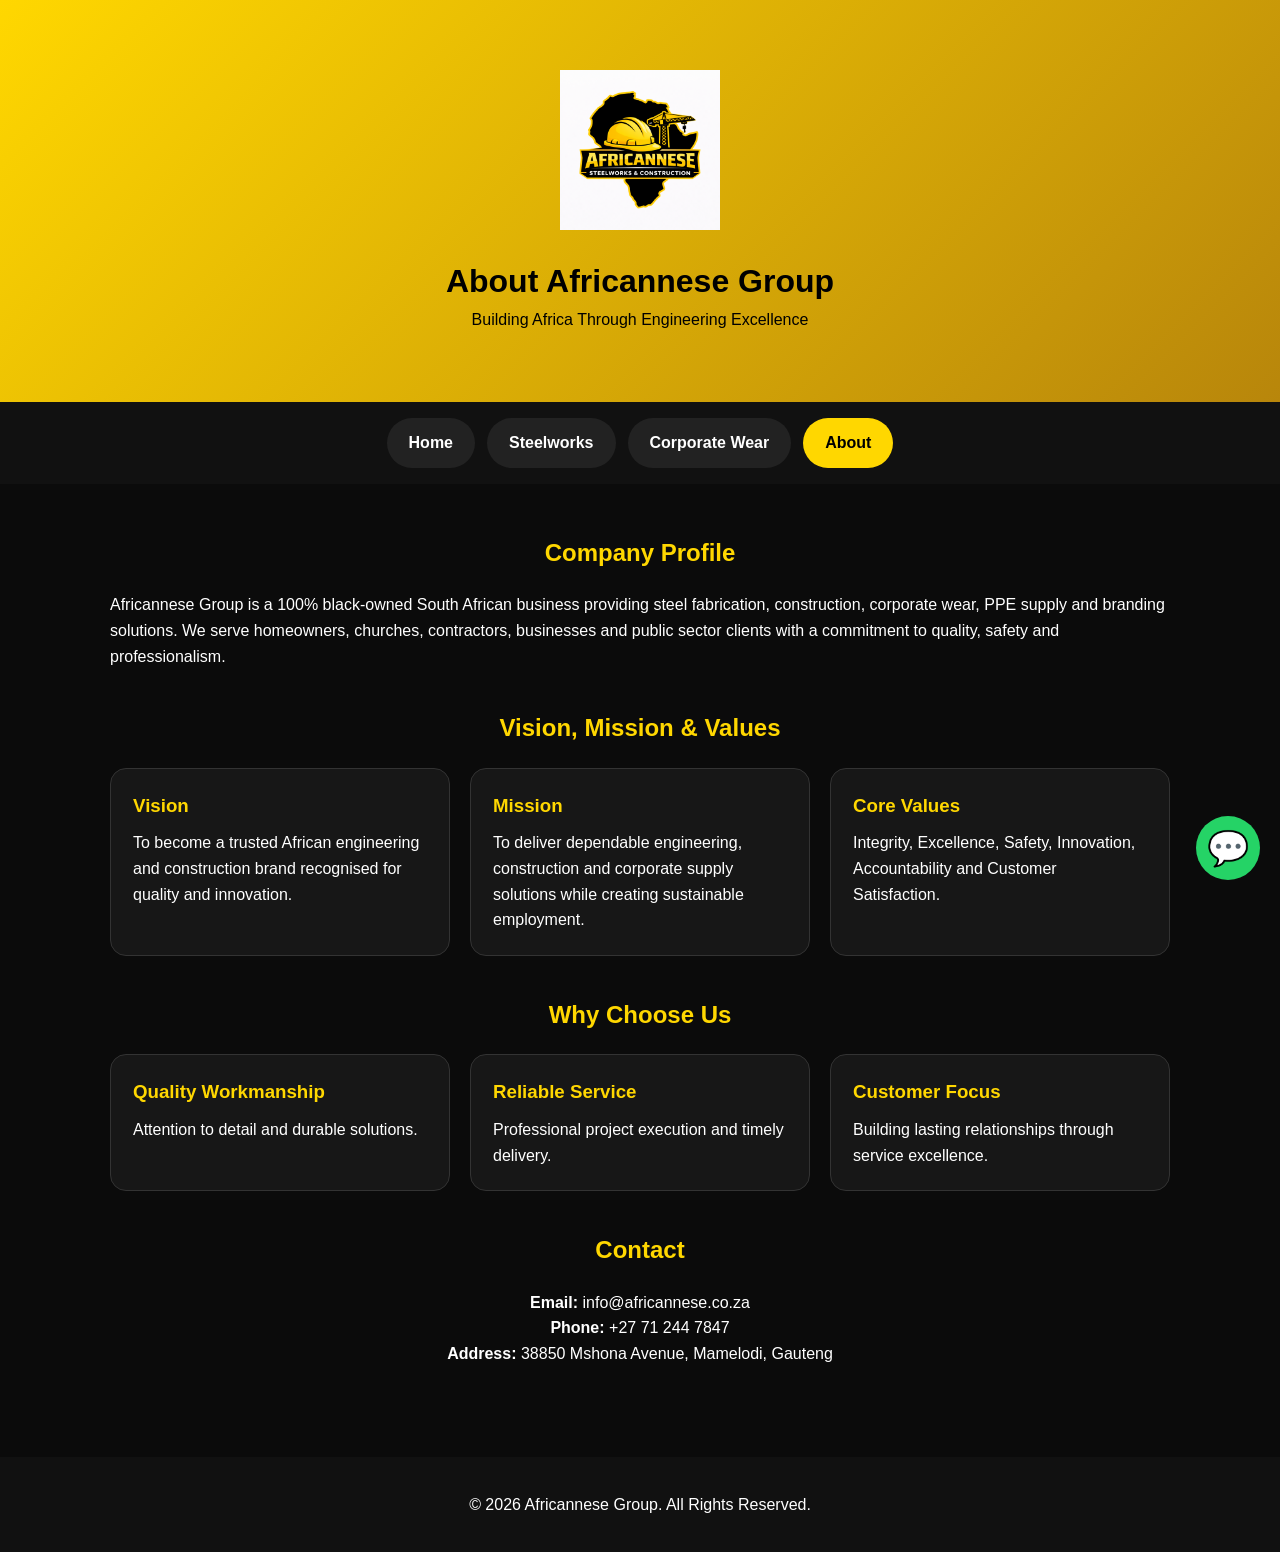
==== commit 6a1b801d: "Refactor about.html for layout and content updates Refactor HTML structure and styles for improved l" ====
--- a/about.html
+++ b/about.html
@@ -1,398 +1,92 @@
+
 <!DOCTYPE html>
 <html lang="en">
 <head>
 <meta charset="UTF-8">
 <meta name="viewport" content="width=device-width, initial-scale=1.0">
 <title>About Africannese Group</title>
-
 <style>
-
-body{
-    margin:0;
-    font-family:Arial, sans-serif;
-    background:#000;
-    color:white;
-}
-
-/* HERO */
-
-.hero{
-    background:linear-gradient(135deg,#FFD700,#cfae00);
-    color:black;
-    text-align:center;
-    padding:90px 20px 70px;
-}
-
-.hero h1{
-    font-size:68px;
-    line-height:1.1;
-    margin:0 0 25px;
-    font-weight:900;
-}
-
-.hero p{
-    font-size:24px;
-    max-width:900px;
-    margin:auto;
-    line-height:1.5;
-}
-
-/* PREMIUM NAVIGATION */
-
-.premium-nav{
-    background:#0d0d0d;
-    display:flex;
-    justify-content:center;
-    align-items:center;
-    flex-wrap:wrap;
-    gap:18px;
-    padding:22px 15px;
-    border-top:2px solid #FFD700;
-    border-bottom:1px solid #222;
-}
-
-.premium-nav a{
-    text-decoration:none;
-    color:white;
-    font-weight:700;
-    font-size:17px;
-    padding:16px 28px;
-    border-radius:50px;
-    background:#161616;
-    border:1px solid #2c2c2c;
-    transition:0.3s;
-    box-shadow:0 0 15px rgba(0,0,0,0.4);
-}
-
-.premium-nav a:hover{
-    background:#FFD700;
-    color:black;
-    transform:translateY(-2px);
-    box-shadow:0 0 20px rgba(255,215,0,0.5);
-}
-
-.premium-nav .active{
-    background:#FFD700;
-    color:black;
-    box-shadow:0 0 25px rgba(255,215,0,0.7);
-}
-
-/* ABOUT SECTION */
-
-.section{
-    padding:80px 25px;
-    max-width:1100px;
-    margin:auto;
-}
-
-.section h2{
-    color:#FFD700;
-    font-size:54px;
-    margin-bottom:35px;
-    text-align:center;
-}
-
-.section p{
-    font-size:23px;
-    line-height:1.9;
-    color:#ddd;
-    text-align:center;
-}
-
-/* VALUES */
-
-.values{
-    display:grid;
-    grid-template-columns:repeat(auto-fit,minmax(260px,1fr));
-    gap:30px;
-    margin-top:60px;
-}
-
-.value-card{
-    background:#111;
-    border:1px solid #222;
-    border-radius:25px;
-    padding:35px;
-    text-align:center;
-    transition:0.3s;
-}
-
-.value-card:hover{
-    transform:translateY(-8px);
-    border-color:#FFD700;
-    box-shadow:0 0 20px rgba(255,215,0,0.3);
-}
-
-.value-card h3{
-    color:#FFD700;
-    font-size:30px;
-    margin-bottom:20px;
-}
-
-.value-card p{
-    font-size:18px;
-    color:#ccc;
-    line-height:1.7;
-}
-
-/* STATS */
-
-.stats{
-    background:#111;
-    padding:70px 20px;
-    display:grid;
-    grid-template-columns:repeat(auto-fit,minmax(200px,1fr));
-    gap:30px;
-    text-align:center;
-}
-
-.stat h3{
-    color:#FFD700;
-    font-size:60px;
-    margin:0;
-}
-
-.stat p{
-    font-size:20px;
-    color:#ddd;
-}
-
-/* CONTACT */
-
-.contact{
-    padding:80px 20px;
-    text-align:center;
-    background:#050505;
-    border-top:2px solid #FFD700;
-}
-
-.contact h2{
-    color:#FFD700;
-    font-size:58px;
-    margin-bottom:40px;
-}
-
-.contact p{
-    font-size:32px;
-    line-height:2;
-    color:white;
-}
-
-.contact span{
-    color:#FFD700;
-    font-weight:bold;
-}
-
-/* FOOTER */
-
-footer{
-    background:#0b0b0b;
-    padding:40px 20px;
-    text-align:center;
-    border-top:1px solid #222;
-}
-
-footer p{
-    color:#888;
-    font-size:18px;
-}
-
-/* WHATSAPP FLOATING BUTTON */
-
-.whatsapp-float{
-    position:fixed;
-    width:70px;
-    height:70px;
-    bottom:25px;
-    right:20px;
-    background:#25D366;
-    color:white;
-    border-radius:50%;
-    display:flex;
-    align-items:center;
-    justify-content:center;
-    font-size:34px;
-    text-decoration:none;
-    box-shadow:0 0 25px rgba(37,211,102,0.7);
-    z-index:9999;
-    transition:0.3s;
-}
-
-.whatsapp-float:hover{
-    transform:scale(1.1);
-    box-shadow:0 0 35px rgba(37,211,102,1);
-}
-
-/* MOBILE */
-
-@media(max-width:768px){
-
-.hero h1{
-    font-size:42px;
-}
-
-.hero p{
-    font-size:18px;
-}
-
-.section h2,
-.contact h2{
-    font-size:38px;
-}
-
-.section p{
-    font-size:18px;
-}
-
-.contact p{
-    font-size:20px;
-}
-
-.premium-nav a{
-    padding:14px 18px;
-    font-size:15px;
-}
-
-}
-
+*{margin:0;padding:0;box-sizing:border-box}
+body{font-family:Arial,sans-serif;background:#0b0b0b;color:#fff;line-height:1.6}
+header{background:linear-gradient(135deg,#ffd700,#b8860b);color:#000;padding:70px 20px;text-align:center}
+header img{max-width:160px;width:100%;margin-bottom:18px}
+nav{background:#111;display:flex;justify-content:center;gap:12px;flex-wrap:wrap;padding:16px}
+nav a{color:#fff;text-decoration:none;background:#222;padding:12px 22px;border-radius:30px;font-weight:bold}
+nav a.active,nav a:hover{background:#ffd700;color:#000}
+.container{max-width:1100px;margin:auto;padding:50px 20px}
+.section{margin-bottom:40px}
+h2{color:#ffd700;text-align:center;margin-bottom:20px}
+.cards{display:grid;grid-template-columns:repeat(auto-fit,minmax(240px,1fr));gap:20px}
+.card{background:#171717;border:1px solid #333;border-radius:16px;padding:22px}
+.card h3{color:#ffd700;margin-bottom:10px}
+footer{background:#111;text-align:center;padding:35px}
+.whatsapp{position:fixed;right:20px;bottom:20px;width:64px;height:64px;border-radius:50%;background:#25D366;color:#fff;text-decoration:none;display:flex;align-items:center;justify-content:center;font-size:34px}
 </style>
 </head>
+<body>
+<header>
+<img src="logo.png" alt="Africannese Logo">
+<h1>About Africannese Group</h1>
+<p>Building Africa Through Engineering Excellence</p>
+</header>
 
-<body>
-
-<!-- HERO -->
-
-<section class="hero">
-
-<h1>
-About<br>
-Africannese<br>
-Group
-</h1>
-
-<p>
-Engineering • Construction • Corporate Wear • Branding Solutions
-</p>
-
-</section>
-
-<!-- NAVIGATION -->
-
-<nav class="premium-nav">
-
+<nav>
 <a href="index.html">Home</a>
-
 <a href="steelworks.html">Steelworks</a>
-
 <a href="corporatewear.html">Corporate Wear</a>
-
-<a href="about.html" class="active">About Company</a>
-
+<a href="about.html" class="active">About</a>
 </nav>
 
-<!-- ABOUT -->
+<div class="container">
 
-<section class="section">
-
-<h2>Who We Are</h2>
-
-<p>
-Africannese Group is a South African multi-division company delivering professional engineering, steel fabrication, construction, corporate wear, PPE supply and branding solutions.
-<br><br>
-We focus on quality workmanship, reliable service delivery and premium business presentation standards that help our clients compete professionally in both local and international markets.
-</p>
-
-<div class="values">
-
-<div class="value-card">
-<h3>Vision</h3>
-<p>
-To build a globally competitive African brand recognized for engineering excellence, innovation and professionalism.
-</p>
+<div class="section">
+<h2>Company Profile</h2>
+<p>Africannese Group is a 100% black-owned South African business providing steel fabrication, construction, corporate wear, PPE supply and branding solutions. We serve homeowners, churches, contractors, businesses and public sector clients with a commitment to quality, safety and professionalism.</p>
 </div>
 
-<div class="value-card">
+<div class="section">
+<h2>Vision, Mission & Values</h2>
+<div class="cards">
+<div class="card">
+<h3>Vision</h3>
+<p>To become a trusted African engineering and construction brand recognised for quality and innovation.</p>
+</div>
+<div class="card">
 <h3>Mission</h3>
-<p>
-To provide reliable industrial, construction and branding solutions while maintaining high quality standards and customer satisfaction.
-</p>
+<p>To deliver dependable engineering, construction and corporate supply solutions while creating sustainable employment.</p>
+</div>
+<div class="card">
+<h3>Core Values</h3>
+<p>Integrity, Excellence, Safety, Innovation, Accountability and Customer Satisfaction.</p>
+</div>
+</div>
 </div>
 
-<div class="value-card">
-<h3>Core Values</h3>
-<p>
-Integrity • Excellence • Innovation • Professionalism • Reliability • Customer Commitment
+<div class="section">
+<h2>Why Choose Us</h2>
+<div class="cards">
+<div class="card"><h3>Quality Workmanship</h3><p>Attention to detail and durable solutions.</p></div>
+<div class="card"><h3>Reliable Service</h3><p>Professional project execution and timely delivery.</p></div>
+<div class="card"><h3>Customer Focus</h3><p>Building lasting relationships through service excellence.</p></div>
+</div>
+</div>
+
+<div class="section">
+<h2>Contact</h2>
+<p style="text-align:center">
+<strong>Email:</strong> info@africannese.co.za<br>
+<strong>Phone:</strong> +27 71 244 7847<br>
+<strong>Address:</strong> 38850 Mshona Avenue, Mamelodi, Gauteng
 </p>
 </div>
 
 </div>
 
-</section>
-
-<!-- STATS -->
-
-<section class="stats">
-
-<div class="stat">
-<h3>15+</h3>
-<p>Years Experience</p>
-</div>
-
-<div class="stat">
-<h3>100+</h3>
-<p>Projects Completed</p>
-</div>
-
-<div class="stat">
-<h3>24/7</h3>
-<p>Client Support</p>
-</div>
-
-<div class="stat">
-<h3>SA</h3>
-<p>Nationwide Service</p>
-</div>
-
-</section>
-
-<!-- CONTACT -->
-
-<section class="contact">
-
-<h2>
-Contact<br>
-Africannese<br>
-Group
-</h2>
-
-<p>
-Email:
-<br>
-<span>info@africannese.co.za</span>
-<br><br>
-
-Phone:
-<br>
-<span>+27 71 244 7847</span>
-</p>
-
-</section>
-
-<!-- FOOTER -->
-
 <footer>
-
-<p>
 © 2026 Africannese Group. All Rights Reserved.
-</p>
-
 </footer>
 
-<!-- WHATSAPP BUTTON -->
-
-<a href="https://wa.me/27712447847" class="whatsapp-float" target="_blank">
-💬
-</a>
+<a class="whatsapp" href="https://wa.me/27712447847">💬</a>
 
 </body>
 </html>
